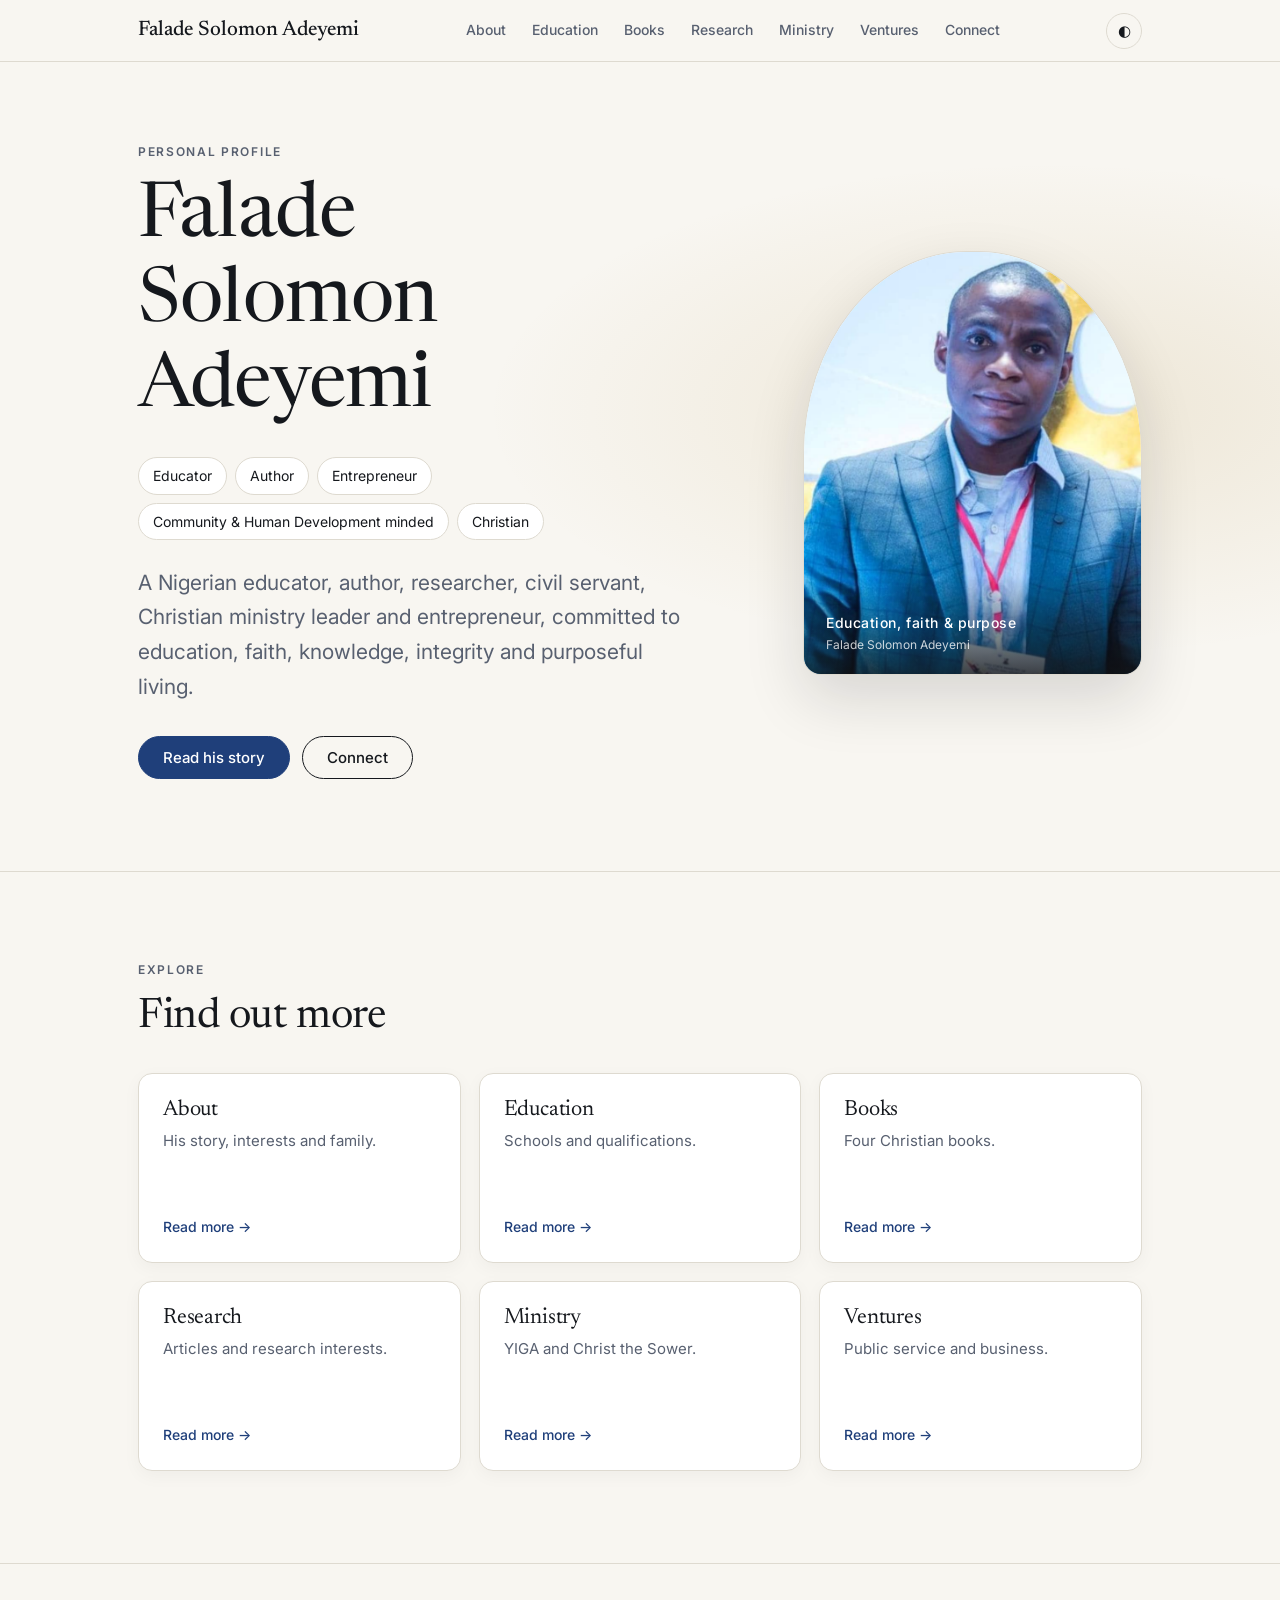
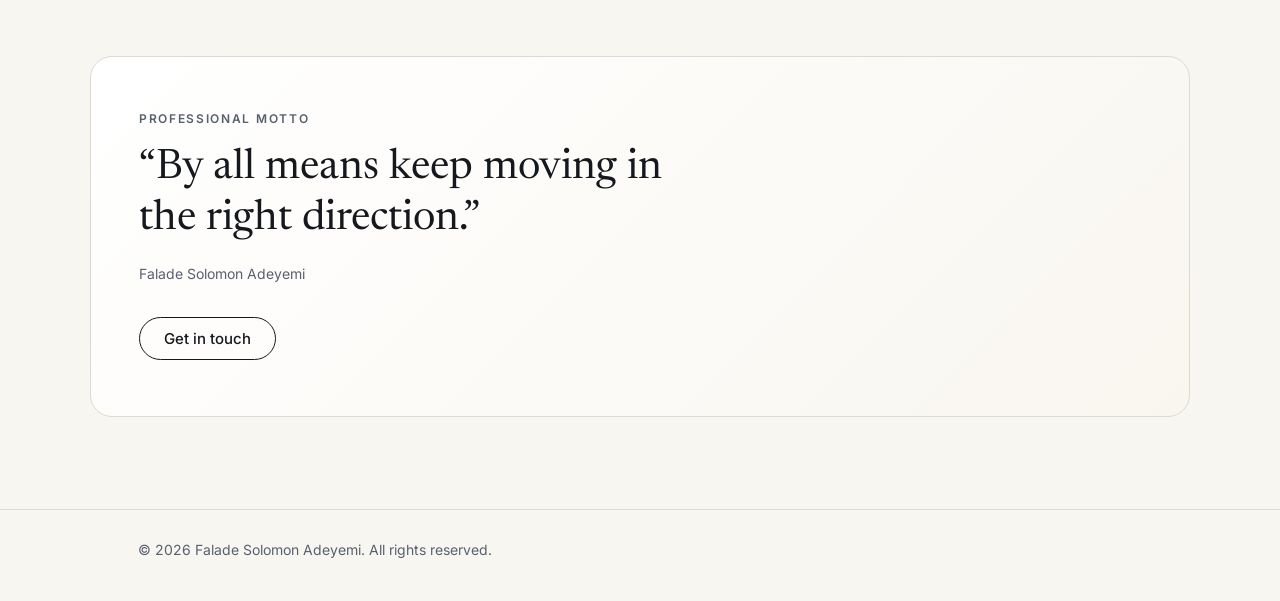
==== falade-website/index.html @ 59a08a5f "first commit" ====
<!DOCTYPE html>
<html lang="en">
<head>
<meta charset="UTF-8">
<meta name="viewport" content="width=device-width, initial-scale=1, viewport-fit=cover">
<title>Falade Solomon Adeyemi | Educator, Author &amp; Entrepreneur</title>
<meta name="description" content="Falade Solomon Adeyemi is a Nigerian educator, author, researcher, civil servant, Christian ministry leader and entrepreneur.">
<meta property="og:title" content="Falade Solomon Adeyemi | Educator, Author &amp; Entrepreneur">
<meta property="og:description" content="Falade Solomon Adeyemi is a Nigerian educator, author, researcher, civil servant, Christian ministry leader and entrepreneur.">
<script type="application/ld+json">{"@context":"https://schema.org","@type":"Person","name":"Falade Solomon Adeyemi","jobTitle":"Educator, Author and Entrepreneur","email":"faladesolomona@gmail.com","nationality":"Nigerian","alumniOf":["Government College, Ibadan","The Polytechnic, Ibadan","Tai Solarin Federal University of Education"],"sameAs":["https://www.instagram.com/f.a_solomon","https://www.tiktok.com/@f.asolomon_cts","https://x.com/Solomon201"]}</script>
<link rel="preconnect" href="https://fonts.googleapis.com">
<link rel="preconnect" href="https://fonts.gstatic.com" crossorigin>
<link href="https://fonts.googleapis.com/css2?family=Inter:wght@400;500;600&family=Newsreader:ital,opsz,wght@0,6..72,400;0,6..72,500;1,6..72,400&display=swap" rel="stylesheet">
<link rel="stylesheet" href="css/styles.css">
<script>document.documentElement.classList.add('js');try{var t=localStorage.getItem('theme');if(t)document.documentElement.setAttribute('data-theme',t)}catch(e){}</script>
</head>
<body data-page="index">
<a class="skip" href="#main">Skip to content</a>
<div id="site-header"></div>
<main id="main">
<section class="hero home-hero" id="top">
  <div class="wrap hero-grid">
    <div>
      <p class="eyebrow reveal">Personal profile</p>
      <h1 class="reveal">Falade Solomon Adeyemi</h1>
      <ul class="roles reveal" aria-label="Roles">
        <li>Educator</li><li>Author</li><li>Entrepreneur</li><li>Community &amp; Human Development minded</li><li>Christian</li>
      </ul>
      <p class="lede reveal">A Nigerian educator, author, researcher, civil servant, Christian ministry leader and entrepreneur, committed to education, faith, knowledge, integrity and purposeful living.</p>
      <div class="cta reveal"><a class="btn primary" href="pages/about.html">Read his story</a><a class="btn" href="pages/connect.html">Connect</a></div>
    </div>
    <figure class="portrait reveal">
      <img src="project.jpeg" alt="Falade Solomon Adeyemi" fetchpriority="high">
      <figcaption><span>Education, faith &amp; purpose</span><small>Falade Solomon Adeyemi</small></figcaption>
    </figure>
  </div>
</section>
<section aria-labelledby="explore-h"><div class="wrap">
  <p class="eyebrow">Explore</p>
  <h2 id="explore-h" class="reveal">Find out more</h2>
  <div class="grid c3 reveal home-cards">
    <a class="card" href="pages/about.html"><h3>About</h3><p class="muted">His story, interests and family.</p><span class="go">Read more &rarr;</span></a>
    <a class="card" href="pages/education.html"><h3>Education</h3><p class="muted">Schools and qualifications.</p><span class="go">Read more &rarr;</span></a>
    <a class="card" href="pages/books.html"><h3>Books</h3><p class="muted">Four Christian books.</p><span class="go">Read more &rarr;</span></a>
    <a class="card" href="pages/research.html"><h3>Research</h3><p class="muted">Articles and research interests.</p><span class="go">Read more &rarr;</span></a>
    <a class="card" href="pages/ministry.html"><h3>Ministry</h3><p class="muted">YIGA and Christ the Sower.</p><span class="go">Read more &rarr;</span></a>
    <a class="card" href="pages/ventures.html"><h3>Ventures</h3><p class="muted">Public service and business.</p><span class="go">Read more &rarr;</span></a>
  </div>
</div></section>
<section class="home-motto" aria-label="Professional motto"><div class="wrap reveal">
  <p class="eyebrow">Professional motto</p>
  <blockquote><p>“By all means keep moving in the right direction.”</p><footer>Falade Solomon Adeyemi</footer></blockquote>
  <div class="cta"><a class="btn" href="pages/connect.html">Get in touch</a></div>
</div></section>
</main>
<div id="site-footer"></div>
<script src="js/site.js"></script>
</body>
</html>
---- falade-website/css/styles.css ----
:root{
  --bg:#f8f6f1; --surface:#ffffff; --ink:#15181d; --muted:#586070; --line:#dedad0; --accent:#1f3f7a; --accent-ink:#ffffff; --gold:#a67c1f;
  --serif:"Newsreader",Georgia,serif; --sans:"Inter",system-ui,sans-serif;
  box-sizing:border-box; padding-top:env(safe-area-inset-top,0px); padding-bottom:env(safe-area-inset-bottom,0px);
}
@media (prefers-color-scheme:dark){
  :root:not([data-theme="light"]){--bg:#0f1115;--surface:#171a20;--ink:#ecebe7;--muted:#9da4b0;--line:#2a2f38;--accent:#9db9f2;--accent-ink:#0f1115;--gold:#d9b25a}
}
:root[data-theme="dark"]{--bg:#0f1115;--surface:#171a20;--ink:#ecebe7;--muted:#9da4b0;--line:#2a2f38;--accent:#9db9f2;--accent-ink:#0f1115;--gold:#d9b25a}
*,*::before,*::after{box-sizing:inherit}
html{scroll-behavior:smooth;scroll-padding-top:calc(env(safe-area-inset-top,0px) + 120px)}
body{margin:0;background:var(--bg);color:var(--ink);font:400 17px/1.65 var(--sans);-webkit-font-smoothing:antialiased}
body::before{content:"";position:fixed;inset:0 0 auto;height:env(safe-area-inset-top,0px);background:var(--bg);z-index:10}
a{color:inherit}
:focus-visible{outline:2px solid var(--accent);outline-offset:3px;border-radius:4px}
.wrap{max-width:1100px;margin:0 auto;padding:0 clamp(20px,5vw,48px)}
.skip{position:absolute;left:-999px;top:8px;background:var(--accent);color:var(--accent-ink);padding:8px 14px;border-radius:8px;z-index:30}
.skip:focus{left:12px}

header{position:sticky;top:env(safe-area-inset-top,0px);z-index:20;background:color-mix(in srgb,var(--bg) 92%,transparent);backdrop-filter:blur(10px);border-bottom:1px solid var(--line)}
.bar{display:flex;align-items:center;justify-content:space-between;flex-wrap:wrap;gap:6px 24px;padding-top:12px;padding-bottom:12px}
.brand{font:500 21px/1 var(--serif);text-decoration:none}
nav{display:flex;align-items:center;gap:clamp(12px,2.2vw,26px);font-size:14px;font-weight:500}
nav a{text-decoration:none;color:var(--muted);padding:6px 0;border-bottom:2px solid transparent;white-space:nowrap}
nav a:hover{color:var(--ink)} nav a[aria-current="page"]{color:var(--ink);border-color:var(--accent)}
.icon-btn{background:none;border:1px solid var(--line);color:var(--ink);width:36px;height:36px;border-radius:50%;cursor:pointer;font-size:15px}
.icon-btn:hover{border-color:var(--ink)}
@media (max-width:900px){.bar nav{order:3;width:100%;overflow-x:auto}}
@media (max-width:640px){.bar nav{overflow:visible;flex-wrap:wrap;gap:4px 16px}}

section{padding:clamp(52px,8vw,92px) 0;border-top:1px solid var(--line)}
section.hero{border-top:0;padding-top:clamp(40px,7vw,84px)}
.eyebrow{font:600 12px/1 var(--sans);letter-spacing:.14em;text-transform:uppercase;color:var(--muted);margin:0 0 18px}
h1,h2,h3{font-family:var(--serif);font-weight:400;line-height:1.12;margin:0;letter-spacing:-.01em;text-wrap:balance}
h1{font-size:clamp(40px,6.6vw,76px)}
h2{font-size:clamp(28px,4vw,42px);margin-bottom:32px}
h3{font-size:22px}
p{margin:0 0 18px}
.muted{color:var(--muted)}
.hero-grid{display:grid;gap:40px;align-items:center}
@media (min-width:860px){.hero-grid{grid-template-columns:1.5fr 1fr}}
.home-hero{position:relative;isolation:isolate;overflow:hidden;background:radial-gradient(ellipse at 82% 43%,color-mix(in srgb,var(--gold) 13%,transparent),transparent 38%)}
.home-hero .hero-grid{gap:clamp(44px,8vw,100px)}
.home-hero h1{max-width:10ch}
@media (min-width:860px){.home-hero .hero-grid{grid-template-columns:minmax(0,1.25fr) minmax(260px,.75fr)}}
.roles{display:flex;flex-wrap:wrap;gap:8px;list-style:none;margin:26px 0 0;padding:0}
.roles li{font-size:14px;border:1px solid var(--line);background:var(--surface);padding:6px 14px;border-radius:999px}
.lede{font-size:clamp(18px,2vw,21px);color:var(--muted);max-width:36em;margin:26px 0 0}
.cta{display:flex;flex-wrap:wrap;gap:12px;margin-top:32px}
.btn{display:inline-flex;align-items:center;gap:8px;padding:13px 24px;border-radius:999px;border:1px solid var(--ink);font:500 15px/1 var(--sans);text-decoration:none;cursor:pointer;background:none;color:var(--ink);transition:background .2s,color .2s}
.btn:hover{background:var(--ink);color:var(--bg)}
.btn.primary{background:var(--accent);border-color:var(--accent);color:var(--accent-ink)}
.btn.primary:hover{filter:brightness(1.1);background:var(--accent);color:var(--accent-ink)}
.portrait{position:relative;isolation:isolate;aspect-ratio:4/5;max-width:390px;width:100%;margin:0 auto;border:1px solid var(--line);border-radius:48% 48% 18px 18px;overflow:hidden;background:var(--surface);box-shadow:0 24px 60px color-mix(in srgb,var(--ink) 14%,transparent)}
.portrait img{display:block;width:100%;height:100%;object-fit:cover;object-position:center}
.portrait figcaption{position:absolute;inset:auto 0 0;padding:38px 22px 20px;background:linear-gradient(transparent,color-mix(in srgb,#111 78%,transparent));color:#fff;font:500 14px/1.3 var(--sans);letter-spacing:.04em}
.portrait figcaption small{display:block;margin-top:5px;color:#ffffffc9;font:400 12px/1.4 var(--sans);letter-spacing:0}

.split{display:grid;gap:clamp(24px,5vw,64px)}
@media (min-width:860px){.split{grid-template-columns:1fr 2fr}.split h2{margin-bottom:0}}
.prose p{font-size:18px;color:var(--muted)}
.facts{display:grid;gap:14px;margin:28px 0 0;padding:0;list-style:none}
.facts li{border-left:3px solid var(--gold);padding:2px 0 2px 16px;font-size:16px}
.facts b{display:block;font-weight:600}

.line{border-top:1px solid var(--line)} .row{display:grid;gap:6px 32px;padding:22px 0;border-top:1px solid var(--line)} .row:last-child{border-bottom:1px solid var(--line)}
@media (min-width:700px){.row{grid-template-columns:200px 1fr}}
.row .k{font-size:14px;color:var(--muted)} .row h3{font:500 19px/1.35 var(--sans);letter-spacing:0} .row p{margin:4px 0 0;color:var(--muted)}

.grid{display:grid;gap:18px}
@media (min-width:640px){.grid.c2{grid-template-columns:repeat(2,1fr)}}
@media (min-width:960px){.grid.c4{grid-template-columns:repeat(4,1fr)} .grid.c3{grid-template-columns:repeat(3,1fr)}}
.card{background:var(--surface);border:1px solid var(--line);border-radius:14px;padding:24px;transition:transform .25s,border-color .25s}
.card:hover{transform:translateY(-3px);border-color:var(--accent)}
.home-cards .card{min-height:190px;display:flex;flex-direction:column;justify-content:flex-start;box-shadow:0 5px 18px color-mix(in srgb,var(--ink) 4%,transparent)}
.home-cards .card .go{margin-top:auto;padding-top:20px}
.card .n{font:400 13px/1 var(--sans);color:var(--gold);letter-spacing:.1em;margin-bottom:14px;display:block}
.book h3{font-style:italic;min-height:2.6em}
.card p{margin:10px 0 0;color:var(--muted);font-size:15px}
.tags{display:flex;flex-wrap:wrap;gap:8px;list-style:none;margin:0 0 28px;padding:0}
.tags li{font-size:14px;color:var(--muted);border:1px solid var(--line);padding:5px 14px;border-radius:999px;background:var(--surface)}
.articles{margin:0;padding:0;list-style:none}
.articles li{padding:14px 0;border-top:1px solid var(--line);font:italic 400 20px/1.35 var(--serif)} .articles li:last-child{border-bottom:1px solid var(--line)}

blockquote{margin:0;max-width:30em}
blockquote p{font:400 clamp(26px,4vw,42px)/1.2 var(--serif);margin:0 0 18px}
blockquote footer{font-size:14px;color:var(--muted)}
.home-motto .wrap{padding-top:clamp(32px,5vw,56px);padding-bottom:clamp(32px,5vw,56px);border:1px solid var(--line);border-radius:22px;background:linear-gradient(135deg,var(--surface),color-mix(in srgb,var(--gold) 7%,var(--surface)))}
.home-motto blockquote{max-width:34em}
.philosophy{display:flex;flex-wrap:wrap;gap:10px;list-style:none;margin:34px 0 0;padding:0}
.philosophy li{font:500 14px/1 var(--sans);padding:10px 18px;border-radius:999px;background:var(--surface);border:1px solid var(--line)}

.mail{display:inline-block;font:400 clamp(24px,5vw,50px)/1.15 var(--serif);text-decoration:none;border-bottom:2px solid var(--accent);word-break:break-all}
.mail:hover{color:var(--accent)}
.reach a.card{display:block;text-decoration:none}
.reach .p{font:600 12px/1 var(--sans);letter-spacing:.12em;text-transform:uppercase;color:var(--gold);margin-bottom:10px;display:block}
.reach .h{font:500 18px/1.3 var(--sans);word-break:break-word}
.reach .s{font-size:13px;color:var(--muted);margin-top:6px}
footer.site{border-top:1px solid var(--line);padding:28px 0 40px;font-size:14px;color:var(--muted)}
.toast{position:fixed;left:50%;bottom:calc(24px + env(safe-area-inset-bottom,0px));transform:translate(-50%,20px);background:var(--ink);color:var(--bg);padding:10px 18px;border-radius:999px;font-size:14px;opacity:0;pointer-events:none;transition:.25s;z-index:40}
.toast.show{opacity:1;transform:translate(-50%,0)}
.js .reveal{opacity:0;transform:translateY(16px);transition:opacity .7s ease,transform .7s ease}
.js .reveal.in{opacity:1;transform:none}
@media (prefers-reduced-motion:reduce){html{scroll-behavior:auto}.js .reveal{opacity:1;transform:none;transition:none}.card,.toast{transition:none}.card:hover{transform:none}}

/* multi-page additions */
.pagehead h1{font-size:clamp(34px,5vw,58px);max-width:16em}
.pagehead{padding-bottom:clamp(28px,5vw,48px)}
.narrow{max-width:46em}
a.card{display:block;text-decoration:none}
a.card h3{margin-bottom:6px} a.card p{margin:0}
a.card .go{display:inline-block;margin-top:14px;font-size:14px;font-weight:500;color:var(--accent)}
.pager{display:flex;justify-content:space-between;gap:16px;flex-wrap:wrap;margin-top:56px;padding-top:24px;border-top:1px solid var(--line)}
.pager a{text-decoration:none;font-weight:500;color:var(--accent);padding:6px 0}
.pager a:hover{text-decoration:underline}
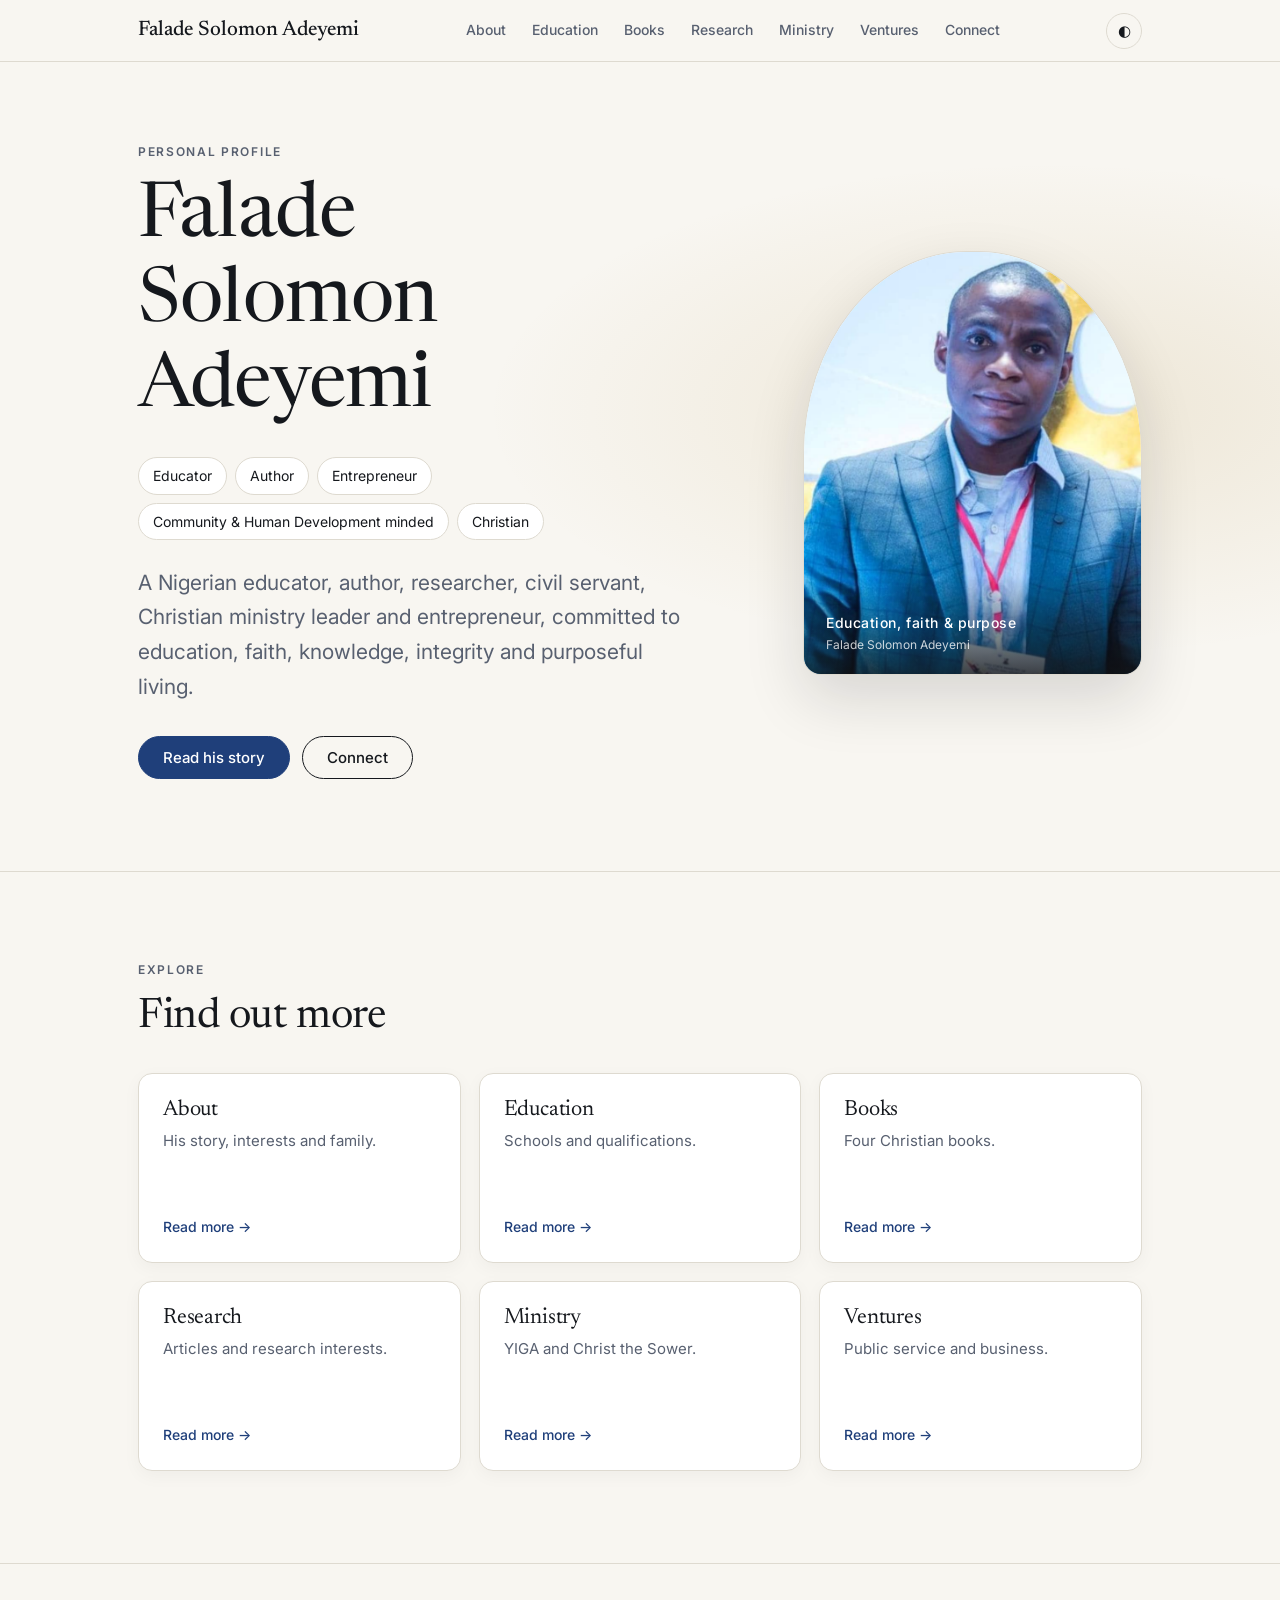
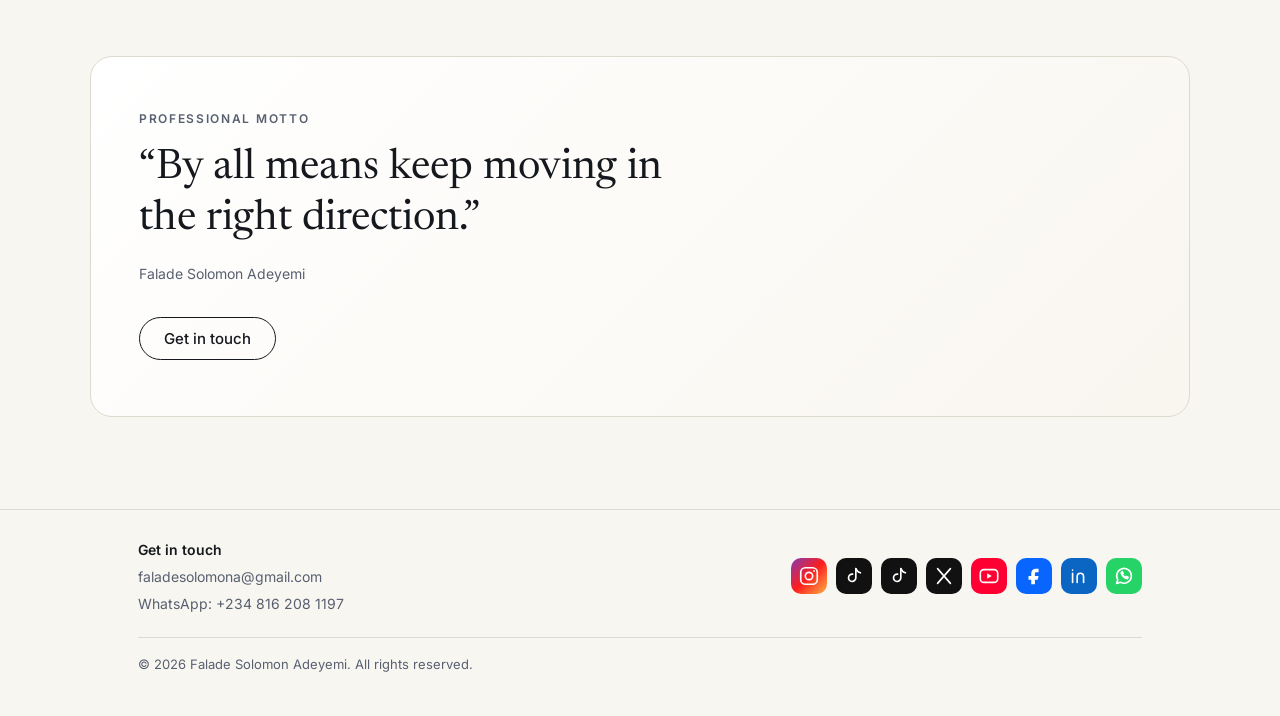
==== commit d3ba941a: "social icons were added" ====
--- a/falade-website/index.html
+++ b/falade-website/index.html
@@ -7,7 +7,7 @@
 <meta name="description" content="Falade Solomon Adeyemi is a Nigerian educator, author, researcher, civil servant, Christian ministry leader and entrepreneur.">
 <meta property="og:title" content="Falade Solomon Adeyemi | Educator, Author &amp; Entrepreneur">
 <meta property="og:description" content="Falade Solomon Adeyemi is a Nigerian educator, author, researcher, civil servant, Christian ministry leader and entrepreneur.">
-<script type="application/ld+json">{"@context":"https://schema.org","@type":"Person","name":"Falade Solomon Adeyemi","jobTitle":"Educator, Author and Entrepreneur","email":"faladesolomona@gmail.com","nationality":"Nigerian","alumniOf":["Government College, Ibadan","The Polytechnic, Ibadan","Tai Solarin Federal University of Education"],"sameAs":["https://www.instagram.com/f.a_solomon","https://www.tiktok.com/@f.asolomon_cts","https://x.com/Solomon201"]}</script>
+<script type="application/ld+json">{"@context":"https://schema.org","@type":"Person","name":"Falade Solomon Adeyemi","jobTitle":"Educator, Author and Entrepreneur","email":"faladesolomona@gmail.com","telephone":"+2348162081197","nationality":"Nigerian","alumniOf":["Government College, Ibadan","The Polytechnic, Ibadan","Tai Solarin Federal University of Education"],"sameAs":["https://www.instagram.com/f.a_solomon","https://www.tiktok.com/@f.asolomon_cts","https://x.com/Solomon201","https://wa.me/2348162081197"]}</script>
 <link rel="preconnect" href="https://fonts.googleapis.com">
 <link rel="preconnect" href="https://fonts.gstatic.com" crossorigin>
 <link href="https://fonts.googleapis.com/css2?family=Inter:wght@400;500;600&family=Newsreader:ital,opsz,wght@0,6..72,400;0,6..72,500;1,6..72,400&display=swap" rel="stylesheet">
--- a/falade-website/css/styles.css
+++ b/falade-website/css/styles.css
@@ -17,16 +17,28 @@
 .skip{position:absolute;left:-999px;top:8px;background:var(--accent);color:var(--accent-ink);padding:8px 14px;border-radius:8px;z-index:30}
 .skip:focus{left:12px}
 
-header{position:sticky;top:env(safe-area-inset-top,0px);z-index:20;background:color-mix(in srgb,var(--bg) 92%,transparent);backdrop-filter:blur(10px);border-bottom:1px solid var(--line)}
+#site-header{position:sticky;top:env(safe-area-inset-top,0px);z-index:20}
+header{background:color-mix(in srgb,var(--bg) 92%,transparent);backdrop-filter:blur(10px);border-bottom:1px solid var(--line)}
 .bar{display:flex;align-items:center;justify-content:space-between;flex-wrap:wrap;gap:6px 24px;padding-top:12px;padding-bottom:12px}
 .brand{font:500 21px/1 var(--serif);text-decoration:none}
 nav{display:flex;align-items:center;gap:clamp(12px,2.2vw,26px);font-size:14px;font-weight:500}
 nav a{text-decoration:none;color:var(--muted);padding:6px 0;border-bottom:2px solid transparent;white-space:nowrap}
 nav a:hover{color:var(--ink)} nav a[aria-current="page"]{color:var(--ink);border-color:var(--accent)}
+.bar-actions{display:flex;align-items:center;gap:8px}
+.menu-toggle{display:none;align-items:center;justify-content:center;width:40px;height:40px;border:1px solid var(--line);border-radius:50%;background:none;color:var(--ink);cursor:pointer}
+.menu-icon{display:grid;gap:5px;width:18px}
+.menu-icon span{height:2px;width:100%;border-radius:2px;background:currentColor;transition:transform .2s,opacity .2s}
+.menu-toggle[aria-expanded="true"] .menu-icon span:first-child{transform:translateY(7px) rotate(45deg)}
+.menu-toggle[aria-expanded="true"] .menu-icon span:nth-child(2){opacity:0}
+.menu-toggle[aria-expanded="true"] .menu-icon span:last-child{transform:translateY(-7px) rotate(-45deg)}
 .icon-btn{background:none;border:1px solid var(--line);color:var(--ink);width:36px;height:36px;border-radius:50%;cursor:pointer;font-size:15px}
 .icon-btn:hover{border-color:var(--ink)}
-@media (max-width:900px){.bar nav{order:3;width:100%;overflow-x:auto}}
-@media (max-width:640px){.bar nav{overflow:visible;flex-wrap:wrap;gap:4px 16px}}
+@media (max-width:900px){
+  .menu-toggle{display:inline-flex}
+  .bar nav{display:none;order:3;width:100%;flex-direction:column;align-items:stretch;gap:0}
+  .bar nav.is-open{display:flex}
+  .bar nav a{padding:10px 0;border-bottom:1px solid var(--line)}
+}
 
 section{padding:clamp(52px,8vw,92px) 0;border-top:1px solid var(--line)}
 section.hero{border-top:0;padding-top:clamp(40px,7vw,84px)}
@@ -93,15 +105,41 @@
 .mail{display:inline-block;font:400 clamp(24px,5vw,50px)/1.15 var(--serif);text-decoration:none;border-bottom:2px solid var(--accent);word-break:break-all}
 .mail:hover{color:var(--accent)}
 .reach a.card{display:block;text-decoration:none}
+.reach a.card{position:relative;padding-top:54px}
+.social-icon{position:absolute;top:20px;left:24px;width:28px;height:28px;padding:4px;fill:none;stroke:#fff;stroke-width:1.8;stroke-linecap:round;stroke-linejoin:round;color:#fff;border-radius:8px}
+.social-icon-fill{fill:currentColor;stroke:none}
+.social-icon.instagram,.footer-social-icon.instagram{background:linear-gradient(135deg,#833ab4,#fd1d1d,#fcb045)}
+.social-icon.tiktok,.footer-social-icon.tiktok{background:#111}
+.social-icon.x,.footer-social-icon.x{background:#111}
+.social-icon.youtube,.footer-social-icon.youtube{background:#ff0033}
+.social-icon.facebook,.footer-social-icon.facebook{background:#0866ff}
+.social-icon.linkedin,.footer-social-icon.linkedin{background:#0a66c2}
+.social-icon.whatsapp,.footer-social-icon.whatsapp{background:#25d366}
+.icon-dot,.icon-play,.icon-solid{fill:#fff;stroke:none}
+.phone-line{margin:18px 0 0;color:var(--muted);font-size:15px}
+.phone-line a{color:var(--ink);font-weight:600;text-decoration-thickness:1px;text-underline-offset:3px}
+.copy-link{border:0;background:none;color:var(--accent);font:600 14px/1 var(--sans);cursor:pointer;margin-left:8px;padding:4px}
+.copy-link:hover{text-decoration:underline}
 .reach .p{font:600 12px/1 var(--sans);letter-spacing:.12em;text-transform:uppercase;color:var(--gold);margin-bottom:10px;display:block}
 .reach .h{font:500 18px/1.3 var(--sans);word-break:break-word}
 .reach .s{font-size:13px;color:var(--muted);margin-top:6px}
 footer.site{border-top:1px solid var(--line);padding:28px 0 40px;font-size:14px;color:var(--muted)}
+.footer-content{display:grid;grid-template-columns:1fr auto;align-items:center;gap:22px}
+.footer-contact{display:grid;gap:4px}
+.footer-contact strong{color:var(--ink);font-weight:600}
+.footer-contact a{width:fit-content;color:inherit;text-decoration:none}
+.footer-contact a:hover{color:var(--accent);text-decoration:underline}
+.footer-social{display:flex;flex-wrap:wrap;justify-content:flex-end;gap:9px}
+.footer-social-link{display:inline-flex}
+.footer-social-icon{display:block;width:36px;height:36px;padding:7px;fill:none;stroke:#fff;stroke-width:1.8;stroke-linecap:round;stroke-linejoin:round;border-radius:10px}
+.footer-social-icon .icon-dot,.footer-social-icon .icon-play,.footer-social-icon .icon-solid{fill:#fff;stroke:none}
+.copyright{grid-column:1/-1;margin:0;padding-top:16px;border-top:1px solid var(--line);font-size:13px}
+@media (max-width:640px){.footer-content{grid-template-columns:1fr}.footer-social{justify-content:flex-start}.copyright{grid-column:1}}
 .toast{position:fixed;left:50%;bottom:calc(24px + env(safe-area-inset-bottom,0px));transform:translate(-50%,20px);background:var(--ink);color:var(--bg);padding:10px 18px;border-radius:999px;font-size:14px;opacity:0;pointer-events:none;transition:.25s;z-index:40}
 .toast.show{opacity:1;transform:translate(-50%,0)}
 .js .reveal{opacity:0;transform:translateY(16px);transition:opacity .7s ease,transform .7s ease}
 .js .reveal.in{opacity:1;transform:none}
-@media (prefers-reduced-motion:reduce){html{scroll-behavior:auto}.js .reveal{opacity:1;transform:none;transition:none}.card,.toast{transition:none}.card:hover{transform:none}}
+@media (prefers-reduced-motion:reduce){html{scroll-behavior:auto}.js .reveal{opacity:1;transform:none;transition:none}.card,.toast,.menu-icon span{transition:none}.card:hover{transform:none}}
 
 /* multi-page additions */
 .pagehead h1{font-size:clamp(34px,5vw,58px);max-width:16em}
